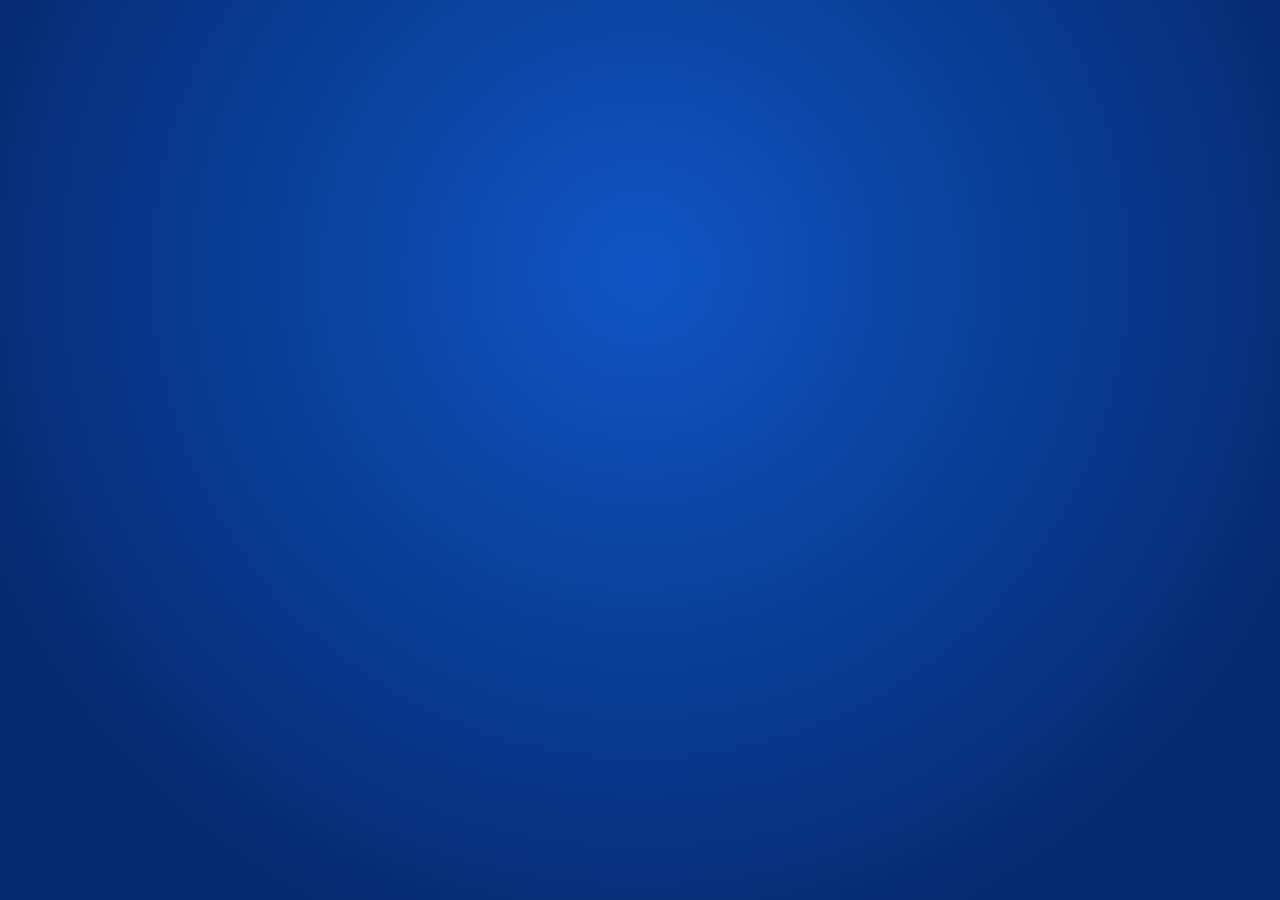
==== index.html @ fc89c573 "Catch them all in every level, fish swim in and out, no prize or end screens - Every level is "catch" ====
<!doctype html>
<html lang="en">
<head>
  <meta charset="utf-8">
  <meta name="viewport" content="width=device-width, initial-scale=1, viewport-fit=cover, user-scalable=no">
  <meta name="theme-color" content="#0b4fb8">
  <title>Shape Fish Adventure</title>
  <link rel="preconnect" href="https://fonts.googleapis.com">
  <link rel="preconnect" href="https://fonts.gstatic.com" crossorigin>
  <link rel="stylesheet" href="https://fonts.googleapis.com/css2?family=Fredoka:wght@500;600;700&display=swap">
  <link rel="stylesheet" href="src/styles.css">
</head>
<body>
  <div id="app" class="app">
    <div id="stage" class="stage">
      <div id="scene" class="scene" aria-hidden="true">
        <canvas id="water" class="layer"></canvas>
        <canvas id="world" class="layer"></canvas>
      </div>

      <div id="hits" class="hits"></div>
      <img id="hand" class="hand" src="assets/sprites/hint-hand.webp" alt="" hidden aria-hidden="true">

      <div id="speech" class="speech" hidden aria-live="polite"><span class="line"></span></div>
      <div id="caption" class="caption" hidden aria-live="polite"><span class="line"></span></div>

      <div id="hud" class="hud" hidden>
        <div class="hud-top">
          <div id="instruction" class="instruction" role="status" aria-live="polite">
            <span id="instruction-text"></span>
          </div>
          <div class="hud-buttons">
            <button id="btn-sound" class="icon-btn" type="button" aria-label="Sound on" aria-pressed="true">
              <svg viewBox="0 0 24 24" width="24" height="24" aria-hidden="true"><path class="spk" d="M4 9v6h4l5 4V5L8 9H4z" fill="currentColor"/><path class="wave" d="M16 8.5a5 5 0 0 1 0 7M18.5 6a9 9 0 0 1 0 12" fill="none" stroke="currentColor" stroke-width="2" stroke-linecap="round"/><path class="mute" d="M16 9l5 6M21 9l-5 6" fill="none" stroke="currentColor" stroke-width="2" stroke-linecap="round"/></svg>
            </button>
            <button id="btn-pause" class="icon-btn" type="button" aria-label="Pause">
              <svg viewBox="0 0 24 24" width="24" height="24" aria-hidden="true"><rect x="6" y="5" width="4" height="14" rx="1" fill="currentColor"/><rect x="14" y="5" width="4" height="14" rx="1" fill="currentColor"/></svg>
            </button>
          </div>
        </div>
        <button id="btn-next" class="btn primary next-btn" type="button" aria-label="Next" hidden>Next</button>
      </div>

      <section id="overlay-pause" class="overlay pause" hidden aria-label="Paused">
        <div class="card">
          <h2>Paused</h2>
          <button id="btn-resume" class="btn primary" type="button">Resume</button>
          <button id="btn-restart" class="btn" type="button">Restart</button>
        </div>
      </section>

      <section id="screen-start" class="screen start" aria-labelledby="game-title">
        <h1 id="game-title" class="sr-only">Shape Fish Adventure</h1>
        <button id="btn-play" class="play-hit" type="button" aria-label="Play"></button>
        <p id="loading" class="loading" role="status">Loading…</p>
      </section>
    </div>
    <div id="rotate-hint" class="rotate-hint" hidden>Rotate your device for the best experience</div>
  </div>
  <script src="src/sprite-data.js" defer></script>
  <script src="src/background-data.js" defer></script>
  <script src="src/levels.js" defer></script>
  <script src="src/state.js" defer></script>
  <script src="src/clock.js" defer></script>
  <script src="src/assets.js" defer></script>
  <script src="src/stage.js" defer></script>
  <script src="src/effects.js" defer></script>
  <script src="src/water.js" defer></script>
  <script src="src/mishap-data.js" defer></script>
  <script src="src/rowing-data.js" defer></script>
  <script src="src/rowing-cycle-data.js" defer></script>
  <script src="src/rowing.js" defer></script>
  <script src="src/popo.js" defer></script>
  <script src="src/fish.js" defer></script>
  <script src="src/swiftee.js" defer></script>
  <script src="src/voice-data.js" defer></script>
  <script src="src/audio.js" defer></script>
  <script src="src/ui.js" defer></script>
  <script src="src/sequences.js" defer></script>
  <script src="src/game.js" defer></script>
  <script src="src/main.js" defer></script>
  <script src="src/dev.js" defer></script>
</body>
</html>
---- src/styles.css ----
:root {
  --amber: #f08a1d;
  --amber-light: #ffb347;
  --gold: #ffd166;
  --navy: #0b2d5c;
  --panel: rgba(8, 36, 84, 0.62);
  --panel-border: rgba(255, 214, 140, 0.35);
  --text: #fff8ec;
  --font: "Fredoka", "Arial Rounded MT Bold", "Nunito", "Segoe UI", system-ui, -apple-system, sans-serif;
  --ink: #3b1d00;
  --paper: #fff8e8;
  --accent: #e8590c;
}

* { box-sizing: border-box; }

html, body {
  margin: 0;
  height: 100%;
  background: #063a8f;
  color: var(--text);
  font-family: var(--font);
  overflow: hidden;
  -webkit-user-select: none;
  user-select: none;
  -webkit-tap-highlight-color: transparent;
}

.app {
  position: fixed;
  inset: 0;
  display: grid;
  place-items: center;
  background: radial-gradient(circle at 50% 30%, #0f55c4, #052a70 80%);
}

/* The stage is the 1672x941 design box; 1em inside it is 10 logical pixels. */
.stage {
  position: relative;
  overflow: hidden;
  container-type: inline-size;
  font-size: max(calc(var(--scale, 1) * 10px), 6.2px);
  border-radius: 0.6em;
  box-shadow: 0 2em 6em rgba(0, 0, 0, 0.35);
}

.scene {
  position: absolute;
  inset: 0;
  transition: filter 0.45s ease;
}
.layer {
  position: absolute;
  inset: 0;
  display: block;
}

/* ---------- fish hit targets ---------- */
.hits { position: absolute; inset: 0; pointer-events: none; }
.hits.enabled { pointer-events: auto; }
.fish-hit {
  position: absolute;
  left: 0;
  top: 0;
  background: transparent;
  border: 0;
  padding: 0;
  margin: 0;
  cursor: pointer;
  border-radius: 999px;
  pointer-events: none;
  touch-action: manipulation;
}
.hits.enabled .fish-hit { pointer-events: auto; }
.fish-hit:focus { outline: none; }
.fish-hit:focus-visible { box-shadow: 0 0 0 0.35em rgba(255, 255, 255, 0.9), 0 0 0 0.7em var(--amber); }

/* ---------- tutorial hand ---------- */
.hand {
  position: absolute;
  left: 0;
  top: 0;
  width: 7.5em;
  height: auto;
  pointer-events: none;
  filter: drop-shadow(0 0.4em 0.6em rgba(0, 0, 0, 0.3));
  animation: hand-tap 1.1s ease-in-out infinite;
}
.hand[hidden] { display: none; }
/* the fingertip is the image's top-left corner, so tapping moves along the finger */
@keyframes hand-tap {
  0%, 100% { margin: 0; }
  50% { margin: 1.1em 0 0 1.1em; }
}

/* ---------- HUD ---------- */
.hud { position: absolute; inset: 0; pointer-events: none; }
.hud > * { pointer-events: none; }
.hud button, .hud .instruction { pointer-events: auto; }

.hud-top {
  position: absolute;
  top: 1.6em;
  left: 1.8em;
  right: 1.8em;
  display: grid;
  grid-template-columns: 1fr auto 1fr;
  align-items: start;
  gap: 1em;
}
.instruction { grid-column: 2; }
.hud-buttons { grid-column: 3; }
.hud-buttons { display: flex; gap: 0.9em; justify-self: end; }

.instruction {
  display: inline-flex;
  align-items: center;
  justify-content: center;
  padding: 0.5em 1.35em 0.56em;
  border-radius: 1.1em;
  background: var(--paper);
  border: 0.14em solid var(--ink);
  box-shadow: 0 0.18em 0 var(--ink), 0 0.6em 1.3em rgba(0, 20, 60, 0.25);
  color: var(--ink);
  font-size: 2.9em;
  font-weight: 600;
}
.instruction .hl { color: var(--accent); font-weight: 700; }
.instruction.say { animation: instruction-boing 0.55s cubic-bezier(0.2, 1.8, 0.4, 1); }
@keyframes instruction-boing {
  0% { transform: scale(0.6, 1.2); }
  45% { transform: scale(1.08, 0.94); }
  100% { transform: scale(1); }
}
.instruction.pulse { animation: instruction-nudge 0.7s ease-in-out 2; }
@keyframes instruction-nudge { 50% { transform: scale(1.08); } }

.icon-btn {
  font: inherit;
  width: max(5.6em, 44px);
  height: max(5.6em, 44px);
  border-radius: 50%;
  border: 0.18em solid var(--ink);
  background: linear-gradient(180deg, #ffd860, #ff9a1c);
  color: var(--ink);
  display: grid;
  place-items: center;
  cursor: pointer;
  box-shadow: 0 0.2em 0 var(--ink), 0 0.5em 1.2em rgba(0, 20, 60, 0.28), inset 0 0.16em 0 rgba(255, 255, 255, 0.6);
  transition: transform 0.12s ease, box-shadow 0.12s ease;
  padding: 0;
}
.icon-btn svg { width: 55%; height: 55%; }
.icon-btn:active { transform: translateY(0.15em) scale(0.94); box-shadow: 0 0.05em 0 var(--ink), 0 0.3em 0.8em rgba(0, 20, 60, 0.28); }
.icon-btn:focus-visible { outline: 0.3em solid #fff; outline-offset: 0.2em; }
.icon-btn .mute { display: none; }
.icon-btn.muted .wave { display: none; }
.icon-btn.muted .mute { display: block; }

/* ---------- story: Popo's speech bubble and the narrator's caption ---------- */
.speech, .caption { position: absolute; pointer-events: none; z-index: 3; }
.hud { z-index: 5; }
.overlay.pause { z-index: 6; }
.speech[hidden], .caption[hidden] { display: none; }
.line .w { display: inline-block; visibility: hidden; white-space: pre; }
.line .w.in { visibility: visible; animation: word-in 0.32s cubic-bezier(0.2, 1.8, 0.4, 1); }
.line .w.em { color: var(--accent); font-weight: 700; font-size: 1.15em; }
.line .w.em.in { animation: word-boing 0.55s cubic-bezier(0.2, 1.8, 0.4, 1); }
@keyframes word-in { from { transform: translateY(0.35em) scale(0.4); opacity: 0; } }
@keyframes word-boing {
  0% { transform: scale(0.2); opacity: 0; }
  55% { transform: scale(1.3); opacity: 1; }
  80% { transform: scale(0.94); }
}

.speech {
  left: 0;
  top: 0;
  max-width: 15em;
  padding: 0.45em 0.9em 0.5em;
  font-size: 3.3em;
  font-weight: 700;
  line-height: 1.15;
  color: var(--ink);
  background: var(--paper);
  border: 0.13em solid var(--ink);
  border-radius: 1.1em;
  box-shadow: 0 0.16em 0 var(--ink), 0 0.5em 1.2em rgba(0, 20, 60, 0.25);
  transform: translate(-0.6em, -100%);
  transform-origin: 0.6em 100%;
}
/* the tail: an outlined wedge pointing down and left to Popo's mouth */
.speech::before, .speech::after {
  content: '';
  position: absolute;
  border-style: solid;
  border-color: transparent;
  transform: skewX(-24deg);
}
.speech::before { left: 0.75em; bottom: -0.88em; border-width: 0.88em 0.95em 0 0; border-top-color: var(--ink); }
.speech::after { left: 0.95em; bottom: -0.58em; border-width: 0.68em 0.62em 0 0; border-top-color: var(--paper); }
.speech.pop { animation: speech-pop 0.45s cubic-bezier(0.2, 1.7, 0.4, 1); }
@keyframes speech-pop {
  0% { transform: translate(-0.6em, -100%) scale(0.15); opacity: 0; }
  100% { transform: translate(-0.6em, -100%) scale(1); opacity: 1; }
}
.speech.bump { animation: speech-bump 0.34s ease-out; }
@keyframes speech-bump {
  0%, 100% { transform: translate(-0.6em, -100%) scale(1); }
  45% { transform: translate(-0.6em, -100%) scale(1.08, 0.94); }
}
.caption {
  left: 50%;
  top: 2.2%;
  width: max-content;
  max-width: 32em;
  padding: 0.55em 1.3em 0.6em;
  font-size: 3.4em;
  font-weight: 600;
  line-height: 1.25;
  text-align: center;
  color: var(--ink);
  background: var(--paper);
  border: 0.13em solid var(--ink);
  border-radius: 1em;
  box-shadow: 0 0.16em 0 var(--ink), 0 0.5em 1.3em rgba(0, 20, 60, 0.25);
  transform: translateX(-50%);
}
.caption.pop { animation: caption-in 0.55s cubic-bezier(0.2, 1.5, 0.4, 1); }
@keyframes caption-in {
  from { transform: translateX(-50%) translateY(-0.8em) scale(0.9); opacity: 0; }
}
.hud.talking .instruction, .instruction.empty { opacity: 0; }

/* Swiftee's bubble: the same panel with a teal outline */
.speech.swiftee { border-color: #0f6e6a; box-shadow: 0 0.16em 0 #0f6e6a, 0 0.5em 1.2em rgba(0, 20, 60, 0.25); }
.speech.swiftee::before { border-top-color: #0f6e6a; }

/* Next, once Swiftee has spoken */
.next-btn {
  position: absolute;
  right: 3.2%;
  bottom: 5%;
  font-size: 3.4em;
  padding: 0.45em 1.9em;
  animation: next-in 0.55s cubic-bezier(0.2, 1.7, 0.4, 1), next-glow 1.6s ease-in-out 0.6s infinite;
}
.next-btn[hidden] { display: none; }
.next-btn::after { content: ' \25B6'; font-size: 0.7em; vertical-align: 0.12em; }
@keyframes next-in { from { transform: translateY(1.2em) scale(0.3); opacity: 0; } }
@keyframes next-glow {
  0%, 100% { box-shadow: 0 0.5em 1.6em rgba(240, 138, 29, 0.45), inset 0 0.15em 0 rgba(255, 255, 255, 0.45); }
  50% { box-shadow: 0 0 0 0.35em rgba(255, 210, 120, 0.55), 0 0.5em 2.2em rgba(240, 138, 29, 0.7), inset 0 0.15em 0 rgba(255, 255, 255, 0.45); }
}

/* ---------- overlays ---------- */
.overlay {
  position: absolute;
  inset: 0;
  display: grid;
  grid-template-columns: minmax(0, 1fr);
  place-items: center;
  background: rgba(3, 20, 60, 0.25);
  animation: fade-in 0.35s ease;
}
.overlay.leave { animation: fade-out 0.4s ease forwards; }
.overlay[hidden] { display: none; }
@keyframes fade-in { from { opacity: 0; } }
@keyframes fade-out { to { opacity: 0; } }

.card {
  text-align: center;
  padding: 3em 4em;
  border-radius: 3em;
  background: linear-gradient(180deg, rgba(14, 54, 120, 0.92), rgba(6, 32, 86, 0.95));
  border: 0.3em solid rgba(255, 214, 140, 0.45);
  box-shadow: 0 2em 6em rgba(0, 0, 0, 0.45);
  max-width: 90%;
  box-sizing: border-box;
}
/* the pause card may scroll on very small screens */
.card { max-height: 96%; overflow: auto; }
.card h2 { margin: 0 0 0.3em; font-size: 4.4em; letter-spacing: 0.02em; color: #fff; }

.btn {
  font: inherit;
  font-size: 2.6em;
  font-weight: 800;
  padding: 0.55em 1.8em;
  margin: 0.35em;
  border-radius: 999px;
  border: 0.14em solid rgba(255, 236, 190, 0.85);
  background: rgba(255, 255, 255, 0.12);
  color: #fff;
  cursor: pointer;
  box-shadow: 0 0.4em 1.2em rgba(0, 10, 40, 0.35);
  transition: transform 0.12s ease, filter 0.12s ease;
  min-height: 44px;
}
.btn.primary {
  background: linear-gradient(180deg, #ffc15e, #f08a1d);
  color: #2b1600;
  box-shadow: 0 0.5em 1.6em rgba(240, 138, 29, 0.45), inset 0 0.15em 0 rgba(255, 255, 255, 0.45);
}
.btn.big { font-size: 3.6em; padding: 0.5em 2.4em; }
.btn:active { transform: scale(0.95); filter: brightness(0.95); }
.btn:focus-visible { outline: 0.25em solid #fff; outline-offset: 0.2em; }
.btn:disabled { opacity: 0.5; cursor: default; }

.instruction { transition: opacity 0.3s ease; }

/* start screen */
.screen {
  position: absolute;
  inset: 0;
  display: grid;
  place-items: center;
  background: linear-gradient(180deg, rgba(6, 40, 110, 0.2), rgba(3, 22, 70, 0.55));
  transition: opacity 0.5s ease;
}
.screen.fade-out { opacity: 0; pointer-events: none; }
.screen[hidden] { display: none; }
/* The banner and the play button are drawn on the canvas; .play-hit is the invisible
   tap and keyboard target laid over the drawn button (positioned from game.js). */
.screen.start { display: block; background: none; }
.play-hit {
  position: absolute;
  left: 0;
  top: 0;
  padding: 0;
  border: 0;
  border-radius: 50%;
  background: transparent;
  cursor: pointer;
  touch-action: manipulation;
}
.play-hit:focus { outline: none; }
.play-hit:focus-visible { box-shadow: 0 0 0 0.4em #fff, 0 0 0 0.8em var(--amber); }
.play-hit:disabled { cursor: default; }
.start .loading { position: absolute; left: 50%; bottom: 3%; transform: translateX(-50%); }
.sr-only {
  position: absolute;
  width: 1px;
  height: 1px;
  overflow: hidden;
  clip: rect(0 0 0 0);
  white-space: nowrap;
}
.loading { font-size: 2em; color: #ffe8bd; min-height: 1.4em; margin: 0.5em 0 0; }

.rotate-hint {
  position: fixed;
  left: 50%;
  bottom: 4vh;
  transform: translateX(-50%);
  padding: 0.6em 1.2em;
  border-radius: 999px;
  background: rgba(8, 36, 84, 0.85);
  color: #ffe8bd;
  font-size: 14px;
  pointer-events: none;
}
.rotate-hint[hidden] { display: none; }

/* Narrow stages (phones, portrait): smaller HUD so the water stays visible, controls stay 44px. */
@container (max-width: 720px) {
  .instruction { font-size: 2.4em; padding: 0.7em 1.4em 0.7em 1em; min-height: 2.4em; }
  .hud-top { gap: 0.6em; left: 1em; right: 1em; top: 1em; }
  .hand { width: 7em; height: 7em; }
  .btn.big { font-size: 3.2em; }
}

@media (prefers-reduced-motion: reduce) {
  .hand, .speech.pop, .caption.pop, .next-btn { animation: none; }
  .scene { transition: none; }
}
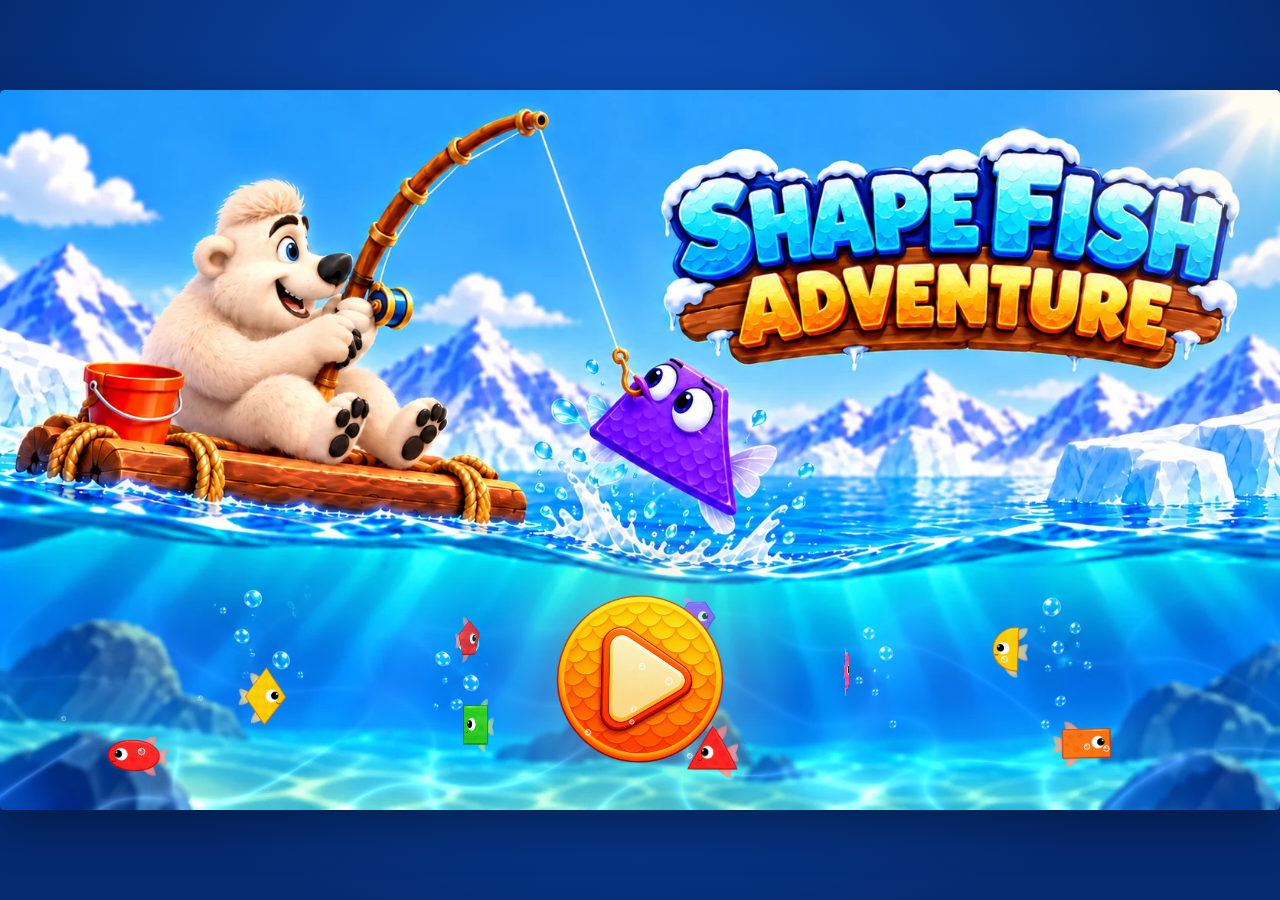
==== commit 19a7f942: "Part 2: start from part 1's game Popo's Shape Fishing part 2 begins from the part-1 game (ice-age-fi" ====
--- a/index.html
+++ b/index.html
@@ -41,11 +41,32 @@
         <button id="btn-next" class="btn primary next-btn" type="button" aria-label="Next" hidden>Next</button>
       </div>
 
+      <section id="overlay-reward" class="overlay reward" hidden aria-labelledby="reward-name">
+        <div class="reward-card">
+          <div class="prize-burst" aria-hidden="true"></div>
+          <button id="reward-fish" class="hero-fish" type="button" aria-label="Caught fish">
+            <span class="hero-glow"></span>
+            <span id="reward-fish-img" class="fish-img"></span>
+            <span class="sparkles" aria-hidden="true"><i></i><i></i><i></i><i></i><i></i><i></i><i></i><i></i></span>
+          </button>
+          <h2 id="reward-name" class="reward-name"></h2>
+        </div>
+      </section>
+
       <section id="overlay-pause" class="overlay pause" hidden aria-label="Paused">
         <div class="card">
           <h2>Paused</h2>
           <button id="btn-resume" class="btn primary" type="button">Resume</button>
           <button id="btn-restart" class="btn" type="button">Restart</button>
+        </div>
+      </section>
+
+      <section id="overlay-summary" class="overlay summary" hidden aria-labelledby="summary-title">
+        <div class="card wide">
+          <h2 id="summary-title">Great fishing, Popo!</h2>
+          <p class="summary-sub">Shapes discovered on the journey</p>
+          <ul id="summary-list" class="summary-list"></ul>
+          <button id="btn-play-again" class="btn primary" type="button">Play Again</button>
         </div>
       </section>
 
--- a/src/styles.css
+++ b/src/styles.css
@@ -49,6 +49,7 @@
   inset: 0;
   transition: filter 0.45s ease;
 }
+.scene.blurred { filter: blur(7px) brightness(0.72) saturate(0.9); }
 .layer {
   position: absolute;
   inset: 0;
@@ -159,8 +160,9 @@
 
 /* ---------- story: Popo's speech bubble and the narrator's caption ---------- */
 .speech, .caption { position: absolute; pointer-events: none; z-index: 3; }
+.overlay.reward { z-index: 4; }
 .hud { z-index: 5; }
-.overlay.pause { z-index: 6; }
+.overlay.pause, .overlay.summary { z-index: 6; }
 .speech[hidden], .caption[hidden] { display: none; }
 .line .w { display: inline-block; visibility: hidden; white-space: pre; }
 .line .w.in { visibility: visible; animation: word-in 0.32s cubic-bezier(0.2, 1.8, 0.4, 1); }
@@ -268,7 +270,7 @@
 @keyframes fade-in { from { opacity: 0; } }
 @keyframes fade-out { to { opacity: 0; } }
 
-.card {
+.card, .reward-card {
   text-align: center;
   padding: 3em 4em;
   border-radius: 3em;
@@ -278,9 +280,10 @@
   max-width: 90%;
   box-sizing: border-box;
 }
-/* the pause card may scroll on very small screens */
+/* only the summary and pause cards may scroll; clipping the prize card would box in its glow */
 .card { max-height: 96%; overflow: auto; }
-.card h2 { margin: 0 0 0.3em; font-size: 4.4em; letter-spacing: 0.02em; color: #fff; }
+.card h2, .reward-name { margin: 0 0 0.3em; font-size: 4.4em; letter-spacing: 0.02em; color: #fff; }
+.card.wide { width: 120em; }
 
 .btn {
   font: inherit;
@@ -307,7 +310,132 @@
 .btn:focus-visible { outline: 0.25em solid #fff; outline-offset: 0.2em; }
 .btn:disabled { opacity: 0.5; cursor: default; }
 
+/* reward */
+.reward-card {
+  position: relative;
+  background: transparent;
+  border: 0;
+  box-shadow: none;
+  padding: 0 1em 3em;
+}
+.hud.prize .instruction { opacity: 0; }
 .instruction { transition: opacity 0.3s ease; }
+.hero-fish {
+  font: inherit;
+  position: relative;
+  display: grid;
+  place-items: center;
+  width: 36em;
+  height: 36em;
+  margin: 0 auto 0.2em;
+  border: 0;
+  background: transparent;
+  cursor: pointer;
+  padding: 0;
+  animation: hero-in 0.8s cubic-bezier(0.2, 1.5, 0.4, 1);
+}
+.hero-fish:focus-visible { outline: 0.3em solid #fff; outline-offset: 0.3em; border-radius: 50%; }
+.hero-fish.bounce .fish-img { animation: hero-bounce 0.5s ease; }
+.hero-glow {
+  position: absolute;
+  inset: 4em;
+  border-radius: 50%;
+  background: radial-gradient(circle, rgba(255, 236, 170, 0.75), rgba(255, 200, 80, 0.35) 45%, rgba(255, 190, 60, 0) 70%);
+  filter: blur(1.2em);
+  animation: glow-breathe 2.2s ease-in-out infinite;
+}
+.prize-burst {
+  position: absolute;
+  left: 50%;
+  top: 18em;
+  width: 90em;
+  height: 90em;
+  transform: translate(-50%, -50%);
+  background: repeating-conic-gradient(from 0deg, rgba(255, 220, 120, 0) 0deg, rgba(255, 220, 120, 0.2) 12deg, rgba(255, 220, 120, 0) 24deg, rgba(255, 220, 120, 0) 45deg);
+  -webkit-mask-image: radial-gradient(circle, #000 20%, transparent 70%);
+  mask-image: radial-gradient(circle, #000 20%, transparent 70%);
+  filter: blur(0.6em);
+  animation: burst-spin 14s linear infinite;
+  pointer-events: none;
+}
+.fish-img { position: relative; display: block; }
+/* streaks: two right catches in a row and the prize fish dances; three and it spins in confetti */
+.reward.combo-2 .fish-img { animation: fish-dance 0.42s ease-in-out 0.75s 4; }
+.reward.combo-3 .fish-img { animation: fish-spin 0.7s cubic-bezier(0.3, 1.4, 0.5, 1) 0.7s, fish-dance 0.42s ease-in-out 1.45s 3; }
+.reward.combo-3 .hero-glow { inset: 1em; }
+@keyframes fish-dance {
+  0%, 100% { transform: rotate(0) translateY(0); }
+  25% { transform: rotate(-12deg) translateY(-1.6em); }
+  75% { transform: rotate(12deg) translateY(-1.6em); }
+}
+@keyframes fish-spin {
+  0% { transform: rotate(0) scale(1); }
+  55% { transform: rotate(200deg) scale(1.18); }
+  100% { transform: rotate(360deg) scale(1); }
+}
+.reward.combo-3 .sparkles i { width: 1.8em; height: 1.1em; clip-path: none; border-radius: 0.2em; animation-duration: 1.7s; animation-iteration-count: 2; }
+.reward.combo-3 .sparkles i:nth-child(3n) { background: #ff6b8b; }
+.reward.combo-3 .sparkles i:nth-child(3n+1) { background: #5fd3ff; }
+.reward.combo-3 .sparkles i:nth-child(3n+2) { background: #8ce05a; }
+.fish-img canvas { display: block; width: 29em !important; height: auto !important; filter: drop-shadow(0 1em 1.6em rgba(0, 0, 0, 0.4)); }
+.sparkles i {
+  position: absolute;
+  left: 50%;
+  top: 50%;
+  width: 1.4em;
+  height: 1.4em;
+  background: var(--gold);
+  clip-path: polygon(50% 0, 62% 38%, 100% 50%, 62% 62%, 50% 100%, 38% 62%, 0 50%, 38% 38%);
+  animation: sparkle 1.3s ease-out 0.25s both;
+}
+.sparkles i:nth-child(1) { --dx: -20em; --dy: -13em; }
+.sparkles i:nth-child(2) { --dx: 19em; --dy: -15em; animation-delay: 0.35s; }
+.sparkles i:nth-child(3) { --dx: 22em; --dy: 5em; animation-delay: 0.3s; }
+.sparkles i:nth-child(4) { --dx: -22em; --dy: 7em; animation-delay: 0.4s; }
+.sparkles i:nth-child(5) { --dx: -7em; --dy: -21em; animation-delay: 0.45s; }
+.sparkles i:nth-child(6) { --dx: 8em; --dy: 20em; animation-delay: 0.5s; }
+.sparkles i:nth-child(7) { --dx: -15em; --dy: 17em; animation-delay: 0.55s; }
+.sparkles i:nth-child(8) { --dx: 15em; --dy: -19em; animation-delay: 0.6s; }
+@keyframes sparkle {
+  0% { transform: translate(-50%, -50%) scale(0); opacity: 1; }
+  70% { opacity: 1; }
+  100% { transform: translate(calc(-50% + var(--dx)), calc(-50% + var(--dy))) scale(1.1); opacity: 0; }
+}
+@keyframes hero-in { from { transform: scale(0.3); opacity: 0; } }
+@keyframes hero-bounce { 30% { transform: scale(1.12) rotate(-4deg); } 60% { transform: scale(0.96) rotate(3deg); } }
+@keyframes glow-breathe { 50% { transform: scale(1.12); opacity: 0.85; } }
+@keyframes burst-spin { to { transform: translate(-50%, -50%) rotate(360deg); } }
+.reward-name {
+  font-size: 5em;
+  margin: 0 0 0.2em;
+  color: #fff;
+  text-shadow: 0 0.06em 0 rgba(120, 60, 0, 0.5), 0 0.4em 1em rgba(0, 0, 0, 0.4);
+}
+
+/* summary */
+.summary-sub { font-size: 2.3em; margin: 0 0 1em; color: #ffe8bd; }
+.summary-list {
+  list-style: none;
+  margin: 0 0 1.5em;
+  padding: 0;
+  display: flex;
+  flex-wrap: wrap;
+  justify-content: center;
+  gap: 1.2em;
+}
+.summary-list li {
+  display: flex;
+  flex-direction: column;
+  align-items: center;
+  gap: 0.4em;
+  width: 12em;
+  padding: 1em 0.5em;
+  border-radius: 1.4em;
+  background: rgba(255, 255, 255, 0.1);
+  font-size: 1.6em;
+  font-weight: 700;
+}
+.summary-list canvas { width: 5em !important; height: auto !important; }
 
 /* start screen */
 .screen {
@@ -372,5 +500,6 @@
 
 @media (prefers-reduced-motion: reduce) {
   .hand, .speech.pop, .caption.pop, .next-btn { animation: none; }
+  .hero-fish, .sparkles i, .hero-glow, .prize-burst, .reward .fish-img { animation: none; }
   .scene { transition: none; }
 }
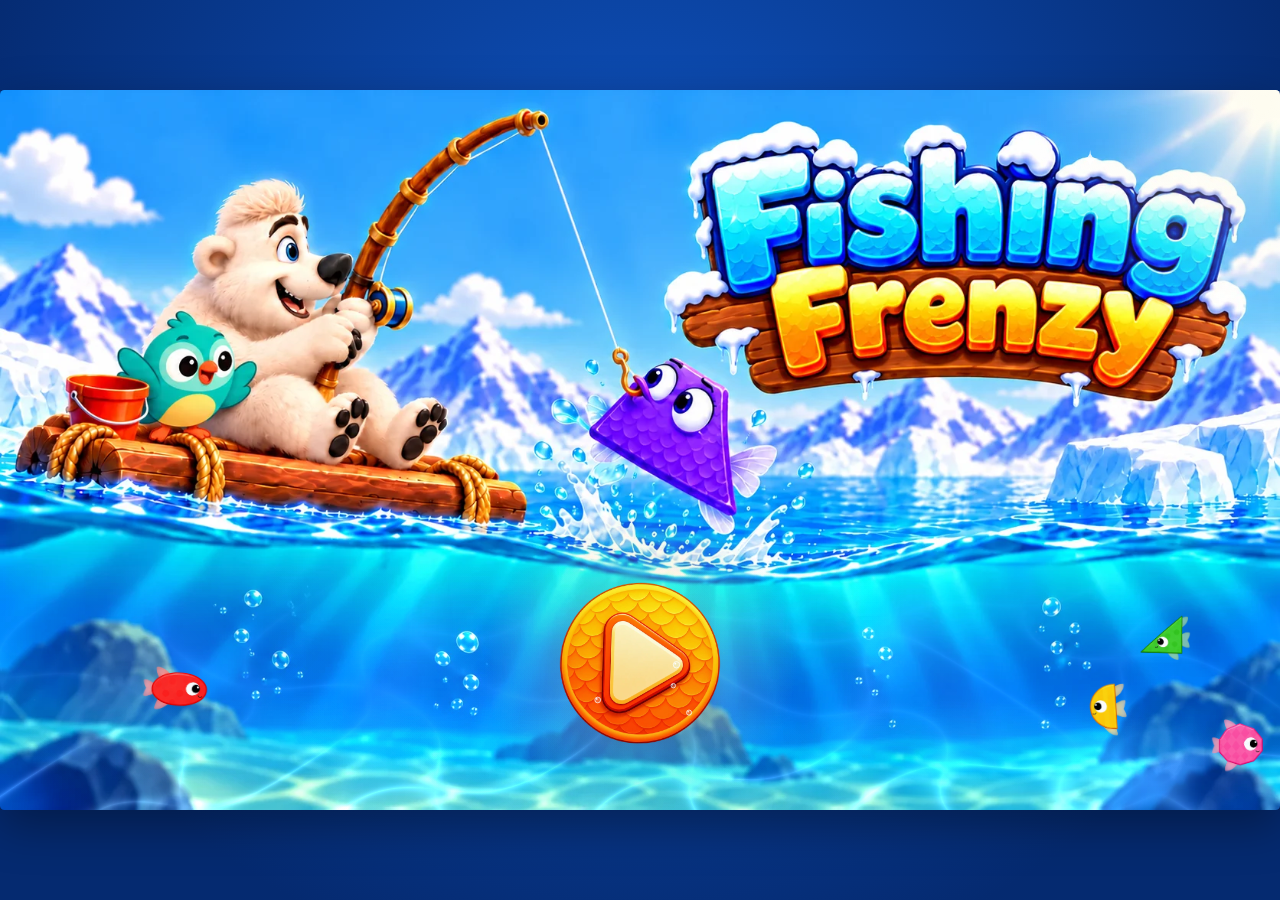
==== commit 4967e99d: "Trapezium Fishing: five levels, 16 catches, from the handoff The post-learning trapezium activity, b" ====
--- a/index.html
+++ b/index.html
@@ -4,7 +4,7 @@
   <meta charset="utf-8">
   <meta name="viewport" content="width=device-width, initial-scale=1, viewport-fit=cover, user-scalable=no">
   <meta name="theme-color" content="#0b4fb8">
-  <title>Shape Fish Adventure</title>
+  <title>Fishing Frenzy</title>
   <link rel="preconnect" href="https://fonts.googleapis.com">
   <link rel="preconnect" href="https://fonts.gstatic.com" crossorigin>
   <link rel="stylesheet" href="https://fonts.googleapis.com/css2?family=Fredoka:wght@500;600;700&display=swap">
@@ -22,7 +22,6 @@
       <img id="hand" class="hand" src="assets/sprites/hint-hand.webp" alt="" hidden aria-hidden="true">
 
       <div id="speech" class="speech" hidden aria-live="polite"><span class="line"></span></div>
-      <div id="caption" class="caption" hidden aria-live="polite"><span class="line"></span></div>
 
       <div id="hud" class="hud" hidden>
         <div class="hud-top">
@@ -41,18 +40,6 @@
         <button id="btn-next" class="btn primary next-btn" type="button" aria-label="Next" hidden>Next</button>
       </div>
 
-      <section id="overlay-reward" class="overlay reward" hidden aria-labelledby="reward-name">
-        <div class="reward-card">
-          <div class="prize-burst" aria-hidden="true"></div>
-          <button id="reward-fish" class="hero-fish" type="button" aria-label="Caught fish">
-            <span class="hero-glow"></span>
-            <span id="reward-fish-img" class="fish-img"></span>
-            <span class="sparkles" aria-hidden="true"><i></i><i></i><i></i><i></i><i></i><i></i><i></i><i></i></span>
-          </button>
-          <h2 id="reward-name" class="reward-name"></h2>
-        </div>
-      </section>
-
       <section id="overlay-pause" class="overlay pause" hidden aria-label="Paused">
         <div class="card">
           <h2>Paused</h2>
@@ -61,17 +48,8 @@
         </div>
       </section>
 
-      <section id="overlay-summary" class="overlay summary" hidden aria-labelledby="summary-title">
-        <div class="card wide">
-          <h2 id="summary-title">Great fishing, Popo!</h2>
-          <p class="summary-sub">Shapes discovered on the journey</p>
-          <ul id="summary-list" class="summary-list"></ul>
-          <button id="btn-play-again" class="btn primary" type="button">Play Again</button>
-        </div>
-      </section>
-
       <section id="screen-start" class="screen start" aria-labelledby="game-title">
-        <h1 id="game-title" class="sr-only">Shape Fish Adventure</h1>
+        <h1 id="game-title" class="sr-only">Fishing Frenzy</h1>
         <button id="btn-play" class="play-hit" type="button" aria-label="Play"></button>
         <p id="loading" class="loading" role="status">Loading…</p>
       </section>
@@ -79,7 +57,9 @@
     <div id="rotate-hint" class="rotate-hint" hidden>Rotate your device for the best experience</div>
   </div>
   <script src="src/sprite-data.js" defer></script>
+  <script src="src/personality-data.js" defer></script>
   <script src="src/background-data.js" defer></script>
+  <script src="src/geometry.js" defer></script>
   <script src="src/levels.js" defer></script>
   <script src="src/state.js" defer></script>
   <script src="src/clock.js" defer></script>
--- a/src/styles.css
+++ b/src/styles.css
@@ -49,7 +49,6 @@
   inset: 0;
   transition: filter 0.45s ease;
 }
-.scene.blurred { filter: blur(7px) brightness(0.72) saturate(0.9); }
 .layer {
   position: absolute;
   inset: 0;
@@ -90,9 +89,11 @@
 .hand[hidden] { display: none; }
 /* the fingertip is the image's top-left corner, so tapping moves along the finger */
 @keyframes hand-tap {
-  0%, 100% { margin: 0; }
-  50% { margin: 1.1em 0 0 1.1em; }
-}
+  0%, 100% { margin: 0; scale: 1; }
+  45% { margin: 1.1em 0 0 1.1em; scale: 0.9; }
+  60% { margin: 0.9em 0 0 0.9em; scale: 0.94; }
+}
+.hand { transform-origin: 0 0; }
 
 /* ---------- HUD ---------- */
 .hud { position: absolute; inset: 0; pointer-events: none; }
@@ -158,15 +159,20 @@
 .icon-btn.muted .wave { display: none; }
 .icon-btn.muted .mute { display: block; }
 
-/* ---------- story: Popo's speech bubble and the narrator's caption ---------- */
-.speech, .caption { position: absolute; pointer-events: none; z-index: 3; }
-.overlay.reward { z-index: 4; }
+/* ---------- story: Popo's and Swiftee's speech bubble ---------- */
+.speech { position: absolute; pointer-events: none; z-index: 3; }
 .hud { z-index: 5; }
-.overlay.pause, .overlay.summary { z-index: 6; }
-.speech[hidden], .caption[hidden] { display: none; }
-.line .w { display: inline-block; visibility: hidden; white-space: pre; }
-.line .w.in { visibility: visible; animation: word-in 0.32s cubic-bezier(0.2, 1.8, 0.4, 1); }
-.line .w.em { color: var(--accent); font-weight: 700; font-size: 1.15em; }
+.overlay.pause { z-index: 6; }
+.speech[hidden] { display: none; }
+/* words take no room until they're said, so the bubble grows with them; the breaks are pinned
+   where the whole line wraps (balanced), so words never jump between lines as it grows */
+.line { white-space: nowrap; }
+.line .w { display: none; white-space: pre; }
+.line br:not(.in) { display: none; }
+.line .w.in { display: inline-block; animation: word-in 0.32s cubic-bezier(0.2, 1.8, 0.4, 1); }
+.speech.measuring .line { white-space: normal; text-wrap: balance; }
+.speech.measuring .line .w { display: inline-block; animation: none; }
+.line .w.em { color: var(--accent); font-weight: 700; font-size: 1.15em; transform-origin: 0 75%; }
 .line .w.em.in { animation: word-boing 0.55s cubic-bezier(0.2, 1.8, 0.4, 1); }
 @keyframes word-in { from { transform: translateY(0.35em) scale(0.4); opacity: 0; } }
 @keyframes word-boing {
@@ -211,34 +217,13 @@
   0%, 100% { transform: translate(-0.6em, -100%) scale(1); }
   45% { transform: translate(-0.6em, -100%) scale(1.08, 0.94); }
 }
-.caption {
-  left: 50%;
-  top: 2.2%;
-  width: max-content;
-  max-width: 32em;
-  padding: 0.55em 1.3em 0.6em;
-  font-size: 3.4em;
-  font-weight: 600;
-  line-height: 1.25;
-  text-align: center;
-  color: var(--ink);
-  background: var(--paper);
-  border: 0.13em solid var(--ink);
-  border-radius: 1em;
-  box-shadow: 0 0.16em 0 var(--ink), 0 0.5em 1.3em rgba(0, 20, 60, 0.25);
-  transform: translateX(-50%);
-}
-.caption.pop { animation: caption-in 0.55s cubic-bezier(0.2, 1.5, 0.4, 1); }
-@keyframes caption-in {
-  from { transform: translateX(-50%) translateY(-0.8em) scale(0.9); opacity: 0; }
-}
 .hud.talking .instruction, .instruction.empty { opacity: 0; }
 
 /* Swiftee's bubble: the same panel with a teal outline */
 .speech.swiftee { border-color: #0f6e6a; box-shadow: 0 0.16em 0 #0f6e6a, 0 0.5em 1.2em rgba(0, 20, 60, 0.25); }
 .speech.swiftee::before { border-top-color: #0f6e6a; }
 
-/* Next, once Swiftee has spoken */
+/* Next, at the end */
 .next-btn {
   position: absolute;
   right: 3.2%;
@@ -270,7 +255,7 @@
 @keyframes fade-in { from { opacity: 0; } }
 @keyframes fade-out { to { opacity: 0; } }
 
-.card, .reward-card {
+.card {
   text-align: center;
   padding: 3em 4em;
   border-radius: 3em;
@@ -280,10 +265,9 @@
   max-width: 90%;
   box-sizing: border-box;
 }
-/* only the summary and pause cards may scroll; clipping the prize card would box in its glow */
+/* the pause card may scroll on very small screens */
 .card { max-height: 96%; overflow: auto; }
-.card h2, .reward-name { margin: 0 0 0.3em; font-size: 4.4em; letter-spacing: 0.02em; color: #fff; }
-.card.wide { width: 120em; }
+.card h2 { margin: 0 0 0.3em; font-size: 4.4em; letter-spacing: 0.02em; color: #fff; }
 
 .btn {
   font: inherit;
@@ -310,132 +294,7 @@
 .btn:focus-visible { outline: 0.25em solid #fff; outline-offset: 0.2em; }
 .btn:disabled { opacity: 0.5; cursor: default; }
 
-/* reward */
-.reward-card {
-  position: relative;
-  background: transparent;
-  border: 0;
-  box-shadow: none;
-  padding: 0 1em 3em;
-}
-.hud.prize .instruction { opacity: 0; }
 .instruction { transition: opacity 0.3s ease; }
-.hero-fish {
-  font: inherit;
-  position: relative;
-  display: grid;
-  place-items: center;
-  width: 36em;
-  height: 36em;
-  margin: 0 auto 0.2em;
-  border: 0;
-  background: transparent;
-  cursor: pointer;
-  padding: 0;
-  animation: hero-in 0.8s cubic-bezier(0.2, 1.5, 0.4, 1);
-}
-.hero-fish:focus-visible { outline: 0.3em solid #fff; outline-offset: 0.3em; border-radius: 50%; }
-.hero-fish.bounce .fish-img { animation: hero-bounce 0.5s ease; }
-.hero-glow {
-  position: absolute;
-  inset: 4em;
-  border-radius: 50%;
-  background: radial-gradient(circle, rgba(255, 236, 170, 0.75), rgba(255, 200, 80, 0.35) 45%, rgba(255, 190, 60, 0) 70%);
-  filter: blur(1.2em);
-  animation: glow-breathe 2.2s ease-in-out infinite;
-}
-.prize-burst {
-  position: absolute;
-  left: 50%;
-  top: 18em;
-  width: 90em;
-  height: 90em;
-  transform: translate(-50%, -50%);
-  background: repeating-conic-gradient(from 0deg, rgba(255, 220, 120, 0) 0deg, rgba(255, 220, 120, 0.2) 12deg, rgba(255, 220, 120, 0) 24deg, rgba(255, 220, 120, 0) 45deg);
-  -webkit-mask-image: radial-gradient(circle, #000 20%, transparent 70%);
-  mask-image: radial-gradient(circle, #000 20%, transparent 70%);
-  filter: blur(0.6em);
-  animation: burst-spin 14s linear infinite;
-  pointer-events: none;
-}
-.fish-img { position: relative; display: block; }
-/* streaks: two right catches in a row and the prize fish dances; three and it spins in confetti */
-.reward.combo-2 .fish-img { animation: fish-dance 0.42s ease-in-out 0.75s 4; }
-.reward.combo-3 .fish-img { animation: fish-spin 0.7s cubic-bezier(0.3, 1.4, 0.5, 1) 0.7s, fish-dance 0.42s ease-in-out 1.45s 3; }
-.reward.combo-3 .hero-glow { inset: 1em; }
-@keyframes fish-dance {
-  0%, 100% { transform: rotate(0) translateY(0); }
-  25% { transform: rotate(-12deg) translateY(-1.6em); }
-  75% { transform: rotate(12deg) translateY(-1.6em); }
-}
-@keyframes fish-spin {
-  0% { transform: rotate(0) scale(1); }
-  55% { transform: rotate(200deg) scale(1.18); }
-  100% { transform: rotate(360deg) scale(1); }
-}
-.reward.combo-3 .sparkles i { width: 1.8em; height: 1.1em; clip-path: none; border-radius: 0.2em; animation-duration: 1.7s; animation-iteration-count: 2; }
-.reward.combo-3 .sparkles i:nth-child(3n) { background: #ff6b8b; }
-.reward.combo-3 .sparkles i:nth-child(3n+1) { background: #5fd3ff; }
-.reward.combo-3 .sparkles i:nth-child(3n+2) { background: #8ce05a; }
-.fish-img canvas { display: block; width: 29em !important; height: auto !important; filter: drop-shadow(0 1em 1.6em rgba(0, 0, 0, 0.4)); }
-.sparkles i {
-  position: absolute;
-  left: 50%;
-  top: 50%;
-  width: 1.4em;
-  height: 1.4em;
-  background: var(--gold);
-  clip-path: polygon(50% 0, 62% 38%, 100% 50%, 62% 62%, 50% 100%, 38% 62%, 0 50%, 38% 38%);
-  animation: sparkle 1.3s ease-out 0.25s both;
-}
-.sparkles i:nth-child(1) { --dx: -20em; --dy: -13em; }
-.sparkles i:nth-child(2) { --dx: 19em; --dy: -15em; animation-delay: 0.35s; }
-.sparkles i:nth-child(3) { --dx: 22em; --dy: 5em; animation-delay: 0.3s; }
-.sparkles i:nth-child(4) { --dx: -22em; --dy: 7em; animation-delay: 0.4s; }
-.sparkles i:nth-child(5) { --dx: -7em; --dy: -21em; animation-delay: 0.45s; }
-.sparkles i:nth-child(6) { --dx: 8em; --dy: 20em; animation-delay: 0.5s; }
-.sparkles i:nth-child(7) { --dx: -15em; --dy: 17em; animation-delay: 0.55s; }
-.sparkles i:nth-child(8) { --dx: 15em; --dy: -19em; animation-delay: 0.6s; }
-@keyframes sparkle {
-  0% { transform: translate(-50%, -50%) scale(0); opacity: 1; }
-  70% { opacity: 1; }
-  100% { transform: translate(calc(-50% + var(--dx)), calc(-50% + var(--dy))) scale(1.1); opacity: 0; }
-}
-@keyframes hero-in { from { transform: scale(0.3); opacity: 0; } }
-@keyframes hero-bounce { 30% { transform: scale(1.12) rotate(-4deg); } 60% { transform: scale(0.96) rotate(3deg); } }
-@keyframes glow-breathe { 50% { transform: scale(1.12); opacity: 0.85; } }
-@keyframes burst-spin { to { transform: translate(-50%, -50%) rotate(360deg); } }
-.reward-name {
-  font-size: 5em;
-  margin: 0 0 0.2em;
-  color: #fff;
-  text-shadow: 0 0.06em 0 rgba(120, 60, 0, 0.5), 0 0.4em 1em rgba(0, 0, 0, 0.4);
-}
-
-/* summary */
-.summary-sub { font-size: 2.3em; margin: 0 0 1em; color: #ffe8bd; }
-.summary-list {
-  list-style: none;
-  margin: 0 0 1.5em;
-  padding: 0;
-  display: flex;
-  flex-wrap: wrap;
-  justify-content: center;
-  gap: 1.2em;
-}
-.summary-list li {
-  display: flex;
-  flex-direction: column;
-  align-items: center;
-  gap: 0.4em;
-  width: 12em;
-  padding: 1em 0.5em;
-  border-radius: 1.4em;
-  background: rgba(255, 255, 255, 0.1);
-  font-size: 1.6em;
-  font-weight: 700;
-}
-.summary-list canvas { width: 5em !important; height: auto !important; }
 
 /* start screen */
 .screen {
@@ -499,7 +358,6 @@
 }
 
 @media (prefers-reduced-motion: reduce) {
-  .hand, .speech.pop, .caption.pop, .next-btn { animation: none; }
-  .hero-fish, .sparkles i, .hero-glow, .prize-burst, .reward .fish-img { animation: none; }
+  .hand, .speech.pop, .next-btn { animation: none; }
   .scene { transition: none; }
 }
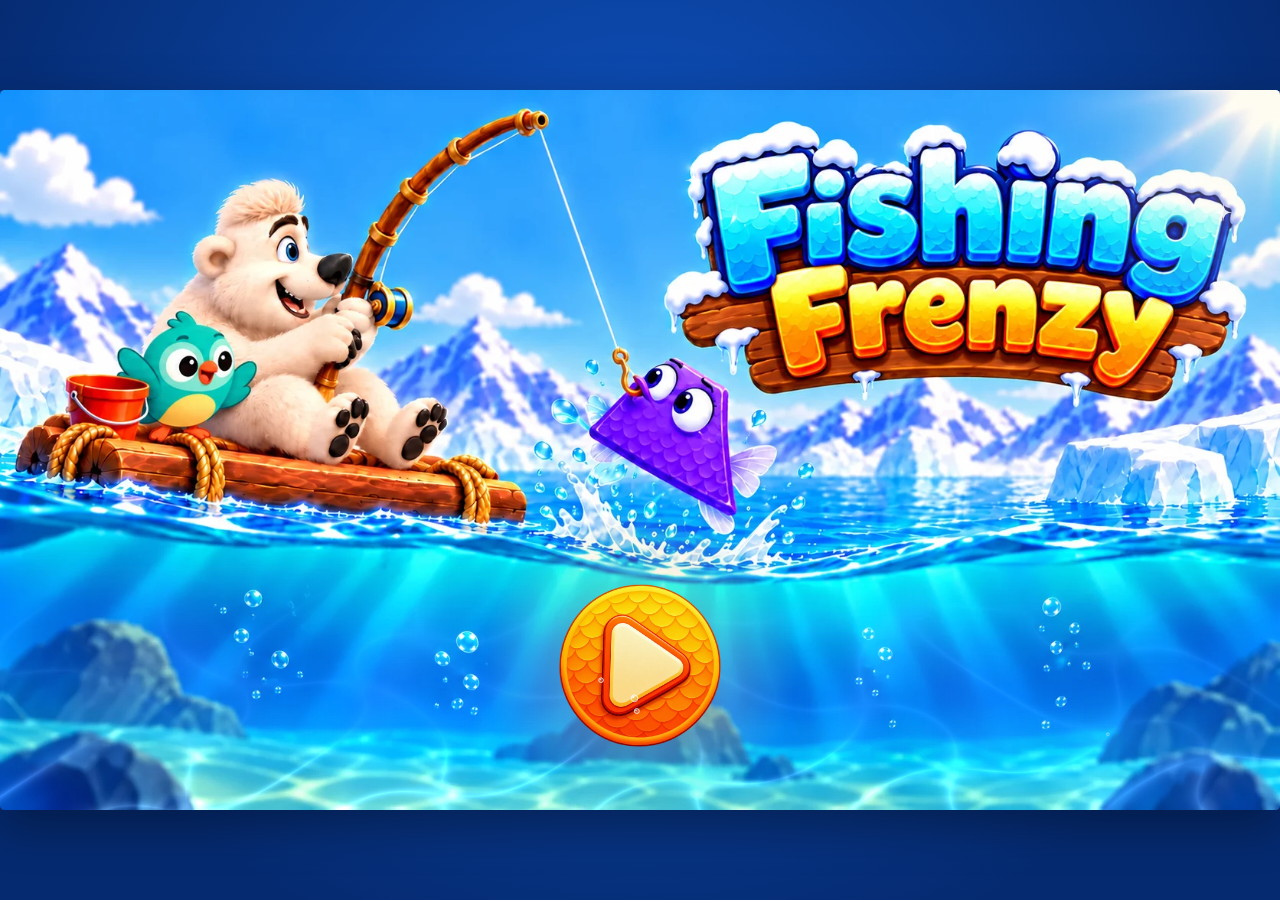
==== commit 96ae4fa5: "Quick loading, recall polish, observe look without text Loading: the title and Play show first (abou" ====
--- a/index.html
+++ b/index.html
@@ -7,16 +7,18 @@
   <title>Fishing Frenzy</title>
   <link rel="preconnect" href="https://fonts.googleapis.com">
   <link rel="preconnect" href="https://fonts.gstatic.com" crossorigin>
-  <link rel="stylesheet" href="https://fonts.googleapis.com/css2?family=Fredoka:wght@500;600;700&display=swap">
+  <link rel="stylesheet" href="https://fonts.googleapis.com/css2?family=Fredoka:wght@500;600;700&display=swap" media="print" onload="this.media='all'">
+  <noscript><link rel="stylesheet" href="https://fonts.googleapis.com/css2?family=Fredoka:wght@500;600;700&display=swap"></noscript>
   <link rel="stylesheet" href="src/styles.css">
 </head>
 <body>
   <div id="app" class="app">
-    <div id="stage" class="stage">
+    <div id="stage" class="stage booting">
       <div id="scene" class="scene" aria-hidden="true">
         <canvas id="water" class="layer"></canvas>
         <canvas id="world" class="layer"></canvas>
       </div>
+      <canvas id="curtain" class="layer curtain" aria-hidden="true"></canvas>
 
       <div id="hits" class="hits"></div>
       <img id="hand" class="hand" src="assets/sprites/hint-hand.webp" alt="" hidden aria-hidden="true">
@@ -50,15 +52,19 @@
 
       <section id="screen-start" class="screen start" aria-labelledby="game-title">
         <h1 id="game-title" class="sr-only">Fishing Frenzy</h1>
-        <button id="btn-play" class="play-hit" type="button" aria-label="Play"></button>
-        <p id="loading" class="loading" role="status">Loading…</p>
+        <button id="btn-play" class="play-hit" type="button" aria-label="Play" disabled></button>
+        <div id="loading" class="loader" role="progressbar" aria-label="Loading" aria-valuemin="0" aria-valuemax="100" aria-valuenow="0">
+          <span class="bobber" aria-hidden="true"></span>
+          <span class="loader-bar" aria-hidden="true"><span class="loader-fill"></span></span>
+          <span id="loading-text" class="loader-text">Loading…</span>
+          <button id="btn-retry" class="btn primary" type="button" hidden>Try again</button>
+        </div>
       </section>
     </div>
     <div id="rotate-hint" class="rotate-hint" hidden>Rotate your device for the best experience</div>
   </div>
   <script src="src/sprite-data.js" defer></script>
   <script src="src/personality-data.js" defer></script>
-  <script src="src/background-data.js" defer></script>
   <script src="src/geometry.js" defer></script>
   <script src="src/levels.js" defer></script>
   <script src="src/state.js" defer></script>
@@ -74,7 +80,6 @@
   <script src="src/popo.js" defer></script>
   <script src="src/fish.js" defer></script>
   <script src="src/swiftee.js" defer></script>
-  <script src="src/voice-data.js" defer></script>
   <script src="src/audio.js" defer></script>
   <script src="src/ui.js" defer></script>
   <script src="src/sequences.js" defer></script>
--- a/src/styles.css
+++ b/src/styles.css
@@ -39,7 +39,10 @@
   position: relative;
   overflow: hidden;
   container-type: inline-size;
-  font-size: max(calc(var(--scale, 1) * 10px), 6.2px);
+  /* sized by stage.js; the same fit in CSS covers the moment before the scripts arrive */
+  width: min(100vw, calc(100vh * 1672 / 941));
+  height: min(100vh, calc(100vw * 941 / 1672));
+  font-size: max(var(--em, min(calc(100vw / 167.2), calc(100vh / 94.1))), 6.2px);
   border-radius: 0.6em;
   box-shadow: 0 2em 6em rgba(0, 0, 0, 0.35);
 }
@@ -49,11 +52,15 @@
   inset: 0;
   transition: filter 0.45s ease;
 }
+/* nothing is painted until the banner arrives; the loader sits on the page's blue meanwhile */
+.booting .scene { visibility: hidden; }
 .layer {
   position: absolute;
   inset: 0;
   display: block;
 }
+/* the end's iris and title, above the scene (which slides underneath) */
+.curtain { pointer-events: none; z-index: 2; }
 
 /* ---------- fish hit targets ---------- */
 .hits { position: absolute; inset: 0; pointer-events: none; }
@@ -324,7 +331,80 @@
 .play-hit:focus { outline: none; }
 .play-hit:focus-visible { box-shadow: 0 0 0 0.4em #fff, 0 0 0 0.8em var(--amber); }
 .play-hit:disabled { cursor: default; }
-.start .loading { position: absolute; left: 50%; bottom: 3%; transform: translateX(-50%); }
+/* Loading: a bobbing float and a bar in the middle until the banner shows, then just the bar
+   along the bottom while the rest of the art arrives. */
+.loader {
+  position: absolute;
+  left: 50%;
+  top: 50%;
+  display: flex;
+  flex-direction: column;
+  align-items: center;
+  gap: 1.6em;
+  transform: translate(-50%, -50%);
+  transition: opacity 0.5s ease, visibility 0.5s;
+  pointer-events: none;
+}
+.titled .loader { top: auto; bottom: 2.2em; gap: 0.8em; transform: translateX(-50%); }
+.loader.done { opacity: 0; visibility: hidden; }
+.bobber {
+  position: relative;
+  width: 6em;
+  height: 6em;
+  margin-top: 2.6em;
+  border: 0.45em solid #14284b;
+  border-radius: 50%;
+  background: linear-gradient(180deg, #ff5a4f 0 50%, #fff8ec 50% 100%);
+  box-shadow: inset -0.7em -0.7em 0 rgba(0, 0, 0, 0.12), 0 0.5em 0 rgba(0, 0, 0, 0.18);
+  animation: bob 1.4s ease-in-out infinite;
+}
+.bobber::before {
+  content: "";
+  position: absolute;
+  left: 50%;
+  bottom: 100%;
+  width: 0.7em;
+  height: 2.4em;
+  margin-left: -0.35em;
+  border-radius: 0.35em;
+  background: #14284b;
+}
+.titled .bobber { display: none; }
+@keyframes bob {
+  0%, 100% { transform: translateY(0) rotate(-7deg); }
+  50% { transform: translateY(0.9em) rotate(7deg); }
+}
+.loader-bar {
+  width: 36em;
+  height: 2em;
+  padding: 0.3em;
+  border: 0.3em solid #fff8ec;
+  border-radius: 1.3em;
+  background: rgba(8, 36, 84, 0.6);
+  box-shadow: 0 0.5em 0 rgba(0, 0, 0, 0.2);
+}
+.titled .loader-bar { width: 28em; height: 1.7em; }
+.loader-fill {
+  display: block;
+  width: calc(var(--p, 0) * 100%);
+  min-width: 0.8em;
+  height: 100%;
+  border-radius: 0.8em;
+  background: linear-gradient(180deg, #ffe08a, #f08a1d);
+  transition: width 0.35s ease-out;
+}
+.loader.waiting .loader-fill { animation: glow 0.9s ease-in-out infinite alternate; }
+@keyframes glow { to { filter: brightness(1.25); } }
+.loader-text {
+  font-size: 2.6em;
+  font-weight: 600;
+  color: #fff8ec;
+  text-shadow: 0 0.08em 0 rgba(0, 0, 0, 0.35);
+}
+.titled .loader-text { font-size: 2em; }
+.loader.failed { pointer-events: auto; }
+.loader.failed .bobber { animation: none; }
+.loader.failed .loader-bar { display: none; }
 .sr-only {
   position: absolute;
   width: 1px;
@@ -333,7 +413,6 @@
   clip: rect(0 0 0 0);
   white-space: nowrap;
 }
-.loading { font-size: 2em; color: #ffe8bd; min-height: 1.4em; margin: 0.5em 0 0; }
 
 .rotate-hint {
   position: fixed;
@@ -358,6 +437,6 @@
 }
 
 @media (prefers-reduced-motion: reduce) {
-  .hand, .speech.pop, .next-btn { animation: none; }
+  .hand, .speech.pop, .next-btn, .bobber, .loader.waiting .loader-fill { animation: none; }
   .scene { transition: none; }
 }
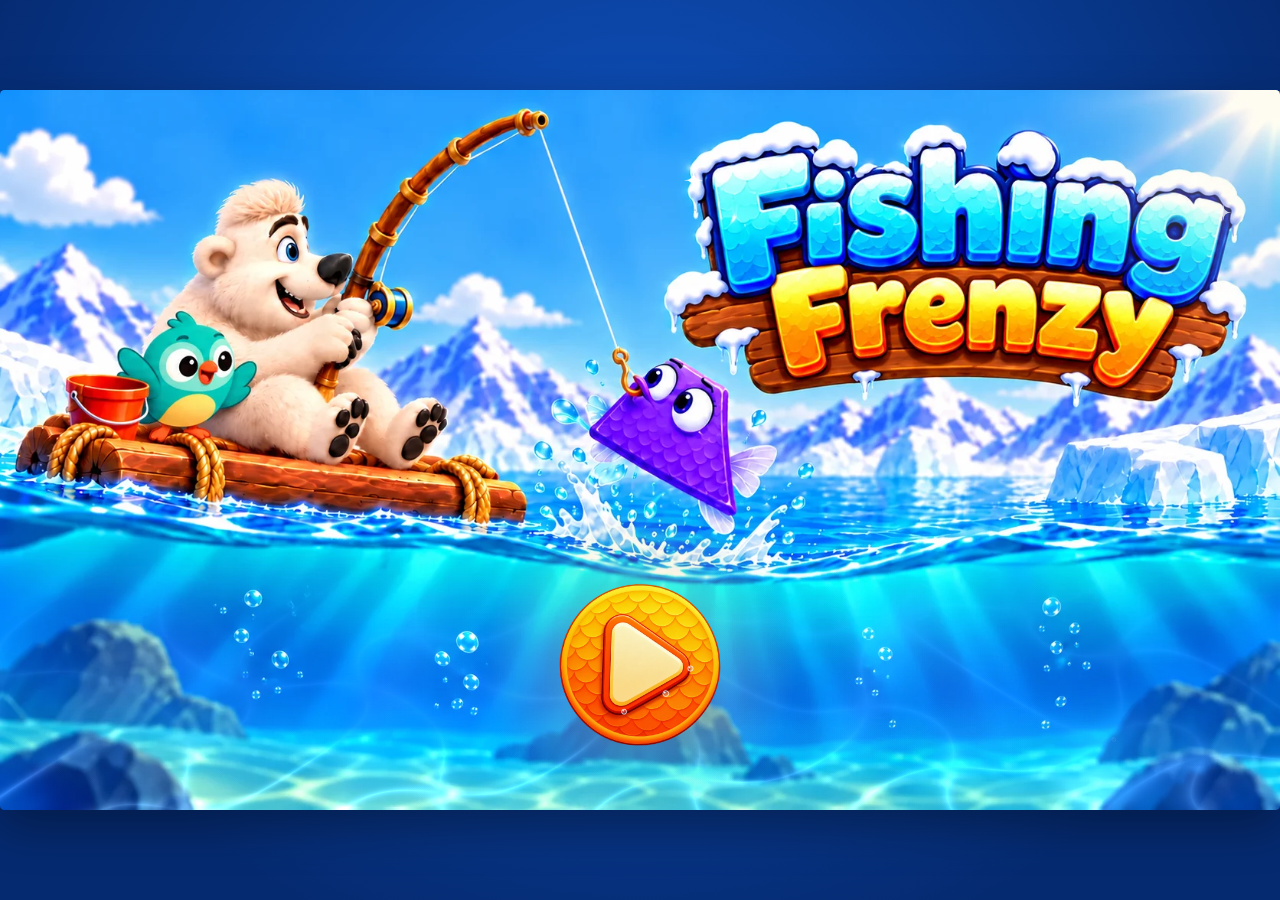
==== commit e794e2b0: "Sea-pearl recall, finale redesign, overlap fixes, single parallel arrows Recall: a front-facing scal" ====
--- a/index.html
+++ b/index.html
@@ -82,6 +82,7 @@
   <script src="src/swiftee.js" defer></script>
   <script src="src/audio.js" defer></script>
   <script src="src/ui.js" defer></script>
+  <script src="src/pearl.js" defer></script>
   <script src="src/sequences.js" defer></script>
   <script src="src/game.js" defer></script>
   <script src="src/main.js" defer></script>
--- a/src/styles.css
+++ b/src/styles.css
@@ -17,6 +17,10 @@
 html, body {
   margin: 0;
   height: 100%;
+  overscroll-behavior: none;
+  touch-action: none; /* no double-tap or pinch zoom while tapping fish */
+  -webkit-touch-callout: none;
+  -webkit-text-size-adjust: 100%;
   background: #063a8f;
   color: var(--text);
   font-family: var(--font);
@@ -31,10 +35,22 @@
   inset: 0;
   display: grid;
   place-items: center;
+  /* clear of a phone's notch and home bar */
+  padding: env(safe-area-inset-top, 0px) env(safe-area-inset-right, 0px) env(safe-area-inset-bottom, 0px) env(safe-area-inset-left, 0px);
   background: radial-gradient(circle at 50% 30%, #0f55c4, #052a70 80%);
 }
 
 /* The stage is the 1672x941 design box; 1em inside it is 10 logical pixels. */
+/* A phone held upright: the game turns sideways to fill the screen (stage.js sets the size),
+   so it plays the moment the phone is turned, even with rotation lock on. */
+.app.rotated {
+  right: auto;
+  bottom: auto;
+  padding: 0;
+  transform-origin: 0 0;
+  transform: rotate(90deg) translateY(-100%);
+}
+
 .stage {
   position: relative;
   overflow: hidden;
@@ -42,7 +58,8 @@
   /* sized by stage.js; the same fit in CSS covers the moment before the scripts arrive */
   width: min(100vw, calc(100vh * 1672 / 941));
   height: min(100vh, calc(100vw * 941 / 1672));
-  font-size: max(var(--em, min(calc(100vw / 167.2), calc(100vh / 94.1))), 6.2px);
+  /* the same proportions on every screen, a phone's included: everything scales together */
+  font-size: var(--em, min(calc(100vw / 167.2), calc(100vh / 94.1)));
   border-radius: 0.6em;
   box-shadow: 0 2em 6em rgba(0, 0, 0, 0.35);
 }
@@ -146,8 +163,9 @@
 
 .icon-btn {
   font: inherit;
-  width: max(5.6em, 44px);
-  height: max(5.6em, 44px);
+  position: relative;
+  width: 5.6em;
+  height: 5.6em;
   border-radius: 50%;
   border: 0.18em solid var(--ink);
   background: linear-gradient(180deg, #ffd860, #ff9a1c);
@@ -160,6 +178,8 @@
   padding: 0;
 }
 .icon-btn svg { width: 55%; height: 55%; }
+/* on a phone the drawn button is small, so its tap area reaches out to at least 44px */
+.icon-btn::after { content: ""; position: absolute; inset: min(-0.2em, calc((5.6em - 44px) / 2)); border-radius: 50%; }
 .icon-btn:active { transform: translateY(0.15em) scale(0.94); box-shadow: 0 0.05em 0 var(--ink), 0 0.3em 0.8em rgba(0, 20, 60, 0.28); }
 .icon-btn:focus-visible { outline: 0.3em solid #fff; outline-offset: 0.2em; }
 .icon-btn .mute { display: none; }
